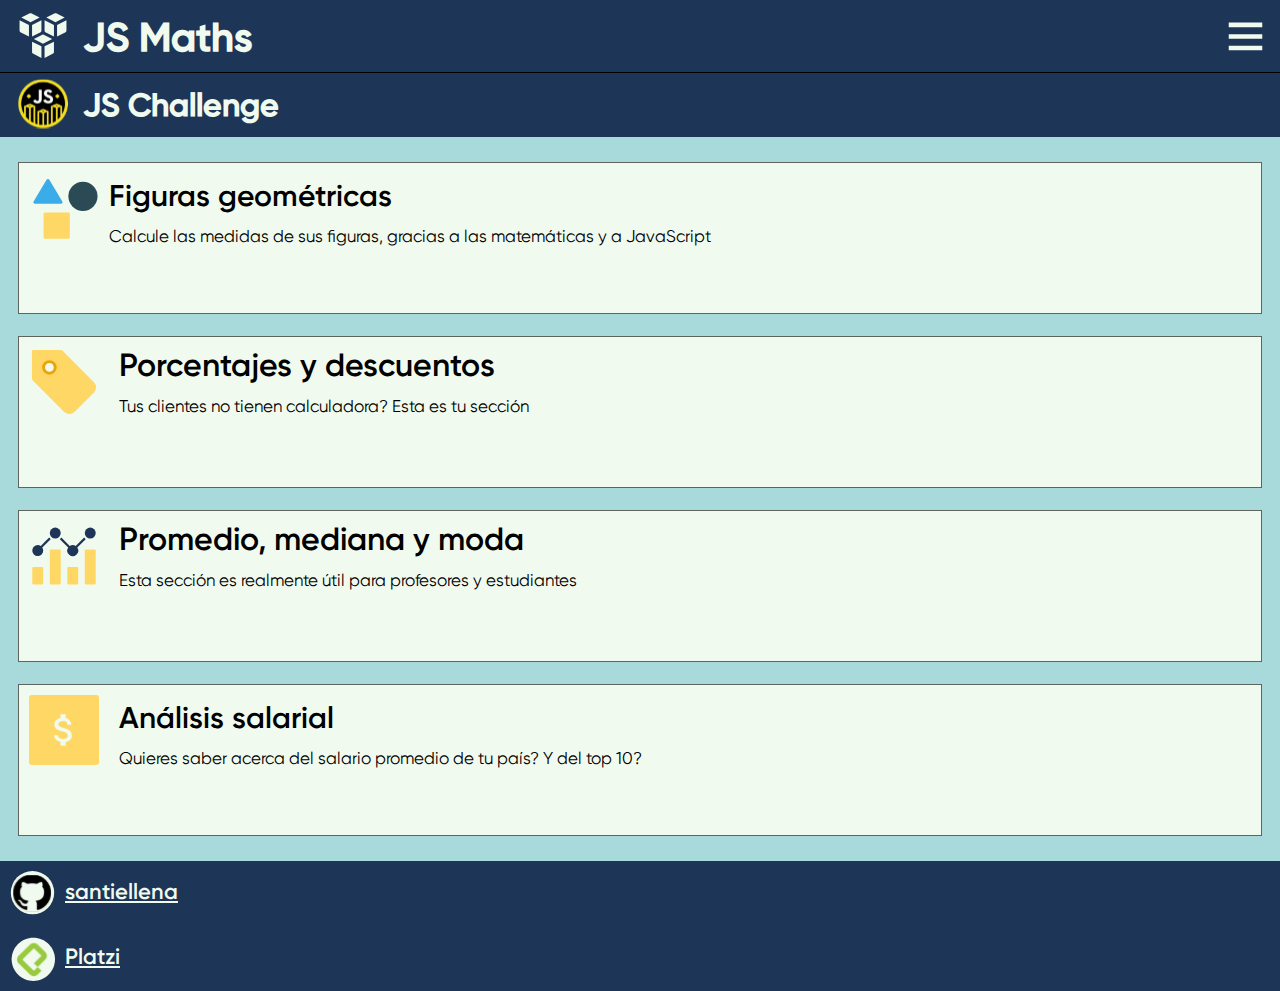
==== javascript-practico/index.html @ ca8257f5 "Proyecto javascript-practico subido" ====
<!DOCTYPE html>
<html lang="es">
<head>
    <meta charset="UTF-8">
    <meta http-equiv="X-UA-Compatible" content="IE=edge">
    <meta name="viewport" content="width=device-width, initial-scale=1.0">
    <title>JS Maths</title>

    <link rel="stylesheet" href="./css/general.css">
    <link rel="stylesheet" href="./css/header.css">
    <link rel="stylesheet" href="./css/nav.css">
    <link rel="stylesheet" href="./css/main.css">
    <link rel="stylesheet" href="./css/footer.css">
    <link rel="stylesheet" href="./css/normalize.css">
    
</head>
<body>
    <header class="header">
        <section class="header__content">
            <div class="header__content--title">
                <img src="./img/blockchain.svg" alt="JS Maths Icon">
                <h1>JS Maths</h1>
            </div>
            <img src="./img/menu1.svg" alt="Menu bar" class="header__content--menu" id="menu">
        </section>
        <section class="header__content--secondary">
            <img src="./img/jschallenge.svg" alt="JS Challenge Logo">
            <h2>JS Challenge</h2>
        </section>
    </header>

    <nav class="nav" id="nav">
        <section class="nav__content">
            <div class="selected"><a href="index.html">Home</a></div>
        </section>
        <section class="nav__content">
            <div><a href="figures.html" class="a--secondary">Figuras geométricas</a></div>
        </section>
        <section class="nav__content">
            <div><a href="percentages.html" class="a--secondary">Porcentajes...</a></div>
        </section>
        <section class="nav__content">
            <div><a href="#" class="a--secondary">Estadisticas...</a></div>
        </section>
        <section class="nav__content">
            <div><a href="#" class="a--secondary">Analisis salarial</a></div>
        </section>
        <section class="nav__content">
            <div><a href="about.html" class="a--secondary">Acerca de</a></div>
        </section>
        <section class="nav__content">
            <div class="nav__content--last" id="arrow-up">
                <img src="./img/arrow-up.svg" alt="Arrow to close the menu">
            </div>
        </section>
    </nav>

    <main class="main">
        <section class="main__content" id="figuresPage" onclick="goToFiguresPage()">
            <img src="./img/geometry.svg" alt="Geometry section icon">
            <div class="main__content--title single-content">
                <h3 class="single">Figuras geométricas</h3>
                <p class="main__content--description p-single-line">Calcule las medidas de sus figuras, gracias a las matemáticas y a JavaScript</p>
            </div>
            
        </section>
        <section class="main__content space">
            <img src="./img/tag.svg" alt="Percentages section icon">
            <div class="main__content--title">    
                <h3>Porcentajes y descuentos</h3>
                <p class="main__content--description">Tus clientes no tienen calculadora? Esta es tu sección</p>
            </div>
        </section>
        <section class="main__content space">
            <img src="./img/statistics-icon.svg" alt="Average section icon">
            <div class="main__content--title">
                <h3>Promedio, mediana y moda</h3>
                <p class="main__content--description">Esta sección es realmente útil para profesores y estudiantes</p>
            </div>
            
        </section>
        <section class="main__content space">
            <img src="./img/salary-icon.svg" alt="Salary analysis section icon">
            <div class="main__content--title">
                <h3 class="single">Análisis salarial</h3>
                <p class="main__content--description p-single-line">Quieres saber acerca del salario promedio de tu país? Y del top 10?</p>
            </div>
            
        </section>
    </main>

    <footer class="footer">
        <section class="footer__content">
            <img src="./img/github-icon.svg" alt="Github logo">
            <h4><a href="https://github.com/santiellena">santiellena</a></h4>
        </section>
        <section class="footer__content">
            <img src="./img/platzi-icon.svg" alt="Platzi logo">
            <h4><a href="https://platzi.com">Platzi</a></h4>
        </section>
    </footer>

    <script src="./js/menu.js"></script>
    <script src="./js/goTo.js"></script>
</body>
</html>
---- javascript-practico/css/general.css ----
@font-face {
  font-family: 'Gilroy-SemiBold';
  src: url("../fonts/Gilroy-SemiBold.otf");
}

@font-face {
  font-family: 'Gilroy-Regular';
  src: url("../fonts/Gilroy-Regular.otf");
}

@font-face {
  font-family: 'Gilroy-Bold';
  src: url("../fonts/Gilroy-Bold.otf");
}

html {
  font-size: 62.5%;
}

h1, h2, h3, h4, h5, h6, p {
  color: #000000;
}

h1, h2 {
  font-family: "Gilroy-SemiBold";
}

h3, h4, h5, h6 {
  font-family: "Gilroy-SemiBold";
}

p {
  font-family: "Gilroy-Regular";
}

body {
  overflow-x: hidden;
}
/*# sourceMappingURL=general.css.map */
---- javascript-practico/css/header.css ----
@font-face {
  font-family: 'Gilroy-SemiBold';
  src: url("../fonts/Gilroy-SemiBold.otf");
}

@font-face {
  font-family: 'Gilroy-Regular';
  src: url("../fonts/Gilroy-Regular.otf");
}

@font-face {
  font-family: 'Gilroy-Bold';
  src: url("../fonts/Gilroy-Bold.otf");
}

.header {
  background-color: #1D3557;
}

.header__content {
  display: -webkit-box;
  display: -ms-flexbox;
  display: flex;
  -webkit-box-pack: justify;
      -ms-flex-pack: justify;
          justify-content: space-between;
  height: 6rem;
  -webkit-box-align: center;
      -ms-flex-align: center;
          align-items: center;
  padding: .6rem 1.3rem;
  border-bottom: 0.1rem solid black;
  position: fixed;
  top: 0;
  width: 100%;
  background-color: #1D3557;
  z-index: 50;
}

.header__content .header__content--menu {
  width: 4.5rem;
  height: 4rem;
  padding: 1rem;
  margin-right: 1.5rem;
}

.header__content .header__content--title {
  display: -webkit-box;
  display: -ms-flexbox;
  display: flex;
  text-align: center;
  -webkit-box-align: center;
      -ms-flex-align: center;
          align-items: center;
}

.header__content .header__content--title h1 {
  color: #F1FAEE;
  margin: 0;
  font-size: 4rem;
  padding-top: .7rem;
}

.header__content .header__content--title img {
  width: 6rem;
  height: 5rem;
  margin-right: 1rem;
}

.header__content--secondary {
  display: -webkit-box;
  display: -ms-flexbox;
  display: flex;
  height: 5.5rem;
  padding: .6rem 1.3rem;
  -webkit-box-align: center;
      -ms-flex-align: center;
          align-items: center;
  margin-top: 7rem;
}

.header__content--secondary img {
  width: 5rem;
  height: 5rem;
  margin-right: 1.5rem;
  margin-left: .5rem;
}

.header__content--secondary h2 {
  color: #F1FAEE;
  font-size: 3.2rem;
  margin: 0;
  padding-top: .7rem;
}
/*# sourceMappingURL=header.css.map */
---- javascript-practico/css/nav.css ----
@font-face {
  font-family: 'Gilroy-SemiBold';
  src: url("../fonts/Gilroy-SemiBold.otf");
}

@font-face {
  font-family: 'Gilroy-Regular';
  src: url("../fonts/Gilroy-Regular.otf");
}

@font-face {
  font-family: 'Gilroy-Bold';
  src: url("../fonts/Gilroy-Bold.otf");
}

.nav {
  background-color: #1D3557;
  border-top: 1px solid #000000;
  display: -webkit-box;
  display: -ms-flexbox;
  display: flex;
  -webkit-box-orient: vertical;
  -webkit-box-direction: normal;
      -ms-flex-direction: column;
          flex-direction: column;
  -webkit-box-align: center;
      -ms-flex-align: center;
          align-items: center;
  position: fixed;
  width: 100%;
  -webkit-transition: -webkit-transform 250ms ease-in-out;
  transition: -webkit-transform 250ms ease-in-out;
  transition: transform 250ms ease-in-out;
  transition: transform 250ms ease-in-out, -webkit-transform 250ms ease-in-out;
  -webkit-transform: translateY(-150%);
          transform: translateY(-150%);
  z-index: 40;
  background-color: rgba(29, 53, 87, 0.98);
}

.nav__content {
  display: -webkit-box;
  display: -ms-flexbox;
  display: flex;
  -webkit-box-align: center;
      -ms-flex-align: center;
          align-items: center;
  text-align: center;
  height: 5rem;
  -webkit-box-pack: center;
      -ms-flex-pack: center;
          justify-content: center;
  margin-top: 1rem;
  width: 85%;
}

.nav__content div {
  width: 90%;
  border-bottom: .1rem solid #fff;
}

.nav__content div .a--secondary {
  margin: 0;
  color: #F1FAEE;
  font-size: 2.3rem;
  font-weight: 300;
  text-decoration: none;
  font-family: "Gilroy-SemiBold";
}

.nav__content div a:hover {
  text-decoration: none;
}

.nav__content div a {
  margin: 0;
  color: #F1FAEE;
  font-size: 2.5rem;
  font-weight: 300;
  text-decoration: none;
  font-family: "Gilroy-SemiBold";
}

.nav__content .nav__content--last {
  width: 35%;
}

.selected {
  background-color: rgba(168, 218, 220, 0.3);
  border-radius: .8rem;
}

.position-menu {
  -webkit-transform: translateY(-6.5rem);
          transform: translateY(-6.5rem);
}
/*# sourceMappingURL=nav.css.map */
---- javascript-practico/css/main.css ----
@font-face {
  font-family: 'Gilroy-SemiBold';
  src: url("../fonts/Gilroy-SemiBold.otf");
}

@font-face {
  font-family: 'Gilroy-Regular';
  src: url("../fonts/Gilroy-Regular.otf");
}

@font-face {
  font-family: 'Gilroy-Bold';
  src: url("../fonts/Gilroy-Bold.otf");
}

.main {
  background-color: #A8DADC;
  padding: 2.5rem 1.8rem;
  -webkit-box-pack: center;
      -ms-flex-pack: center;
          justify-content: center;
  -webkit-box-align: center;
      -ms-flex-align: center;
          align-items: center;
}

.main__content {
  background-color: #F1FAEE;
  border: 0.1rem solid rgba(0, 0, 0, 0.6);
  height: 15rem;
  display: -webkit-box;
  display: -ms-flexbox;
  display: flex;
}

.main__content img {
  height: 7rem;
  width: 7rem;
  padding: 1rem;
}

.main__content .main__content--title {
  margin: 0 1rem;
}

.main__content .main__content--title h3 {
  font-size: 3.2rem;
  margin: 1.2rem 0;
  font-weight: 300;
}

.main__content .main__content--title p {
  font-size: 1.7rem;
  margin: 0;
}

.main__content .main__content--title .single {
  margin-top: 1.8rem;
  font-size: 3rem;
}

.main__content .single-content {
  margin: 0 0;
}

.space {
  margin-top: 2.2rem;
}
/*# sourceMappingURL=main.css.map */
---- javascript-practico/css/footer.css ----
@font-face {
  font-family: 'Gilroy-SemiBold';
  src: url("../fonts/Gilroy-SemiBold.otf");
}

@font-face {
  font-family: 'Gilroy-Regular';
  src: url("../fonts/Gilroy-Regular.otf");
}

@font-face {
  font-family: 'Gilroy-Bold';
  src: url("../fonts/Gilroy-Bold.otf");
}

.footer {
  background-color: #1D3557;
  height: 13rem;
  display: -webkit-box;
  display: -ms-flexbox;
  display: flex;
  -webkit-box-orient: vertical;
  -webkit-box-direction: normal;
      -ms-flex-direction: column;
          flex-direction: column;
}

.footer__content {
  display: -webkit-box;
  display: -ms-flexbox;
  display: flex;
  padding: 1rem;
  -webkit-box-align: center;
      -ms-flex-align: center;
          align-items: center;
  height: 5rem;
}

.footer__content img {
  height: 4.5rem;
  width: 4.5rem;
  margin-right: 1rem;
}

.footer__content h4 {
  color: #F1FAEE;
  margin: 0;
  font-size: 2.2rem;
  text-decoration: underline;
  font-weight: 300;
}

.footer__content h4 a {
  color: #F1FAEE;
}
/*# sourceMappingURL=footer.css.map */
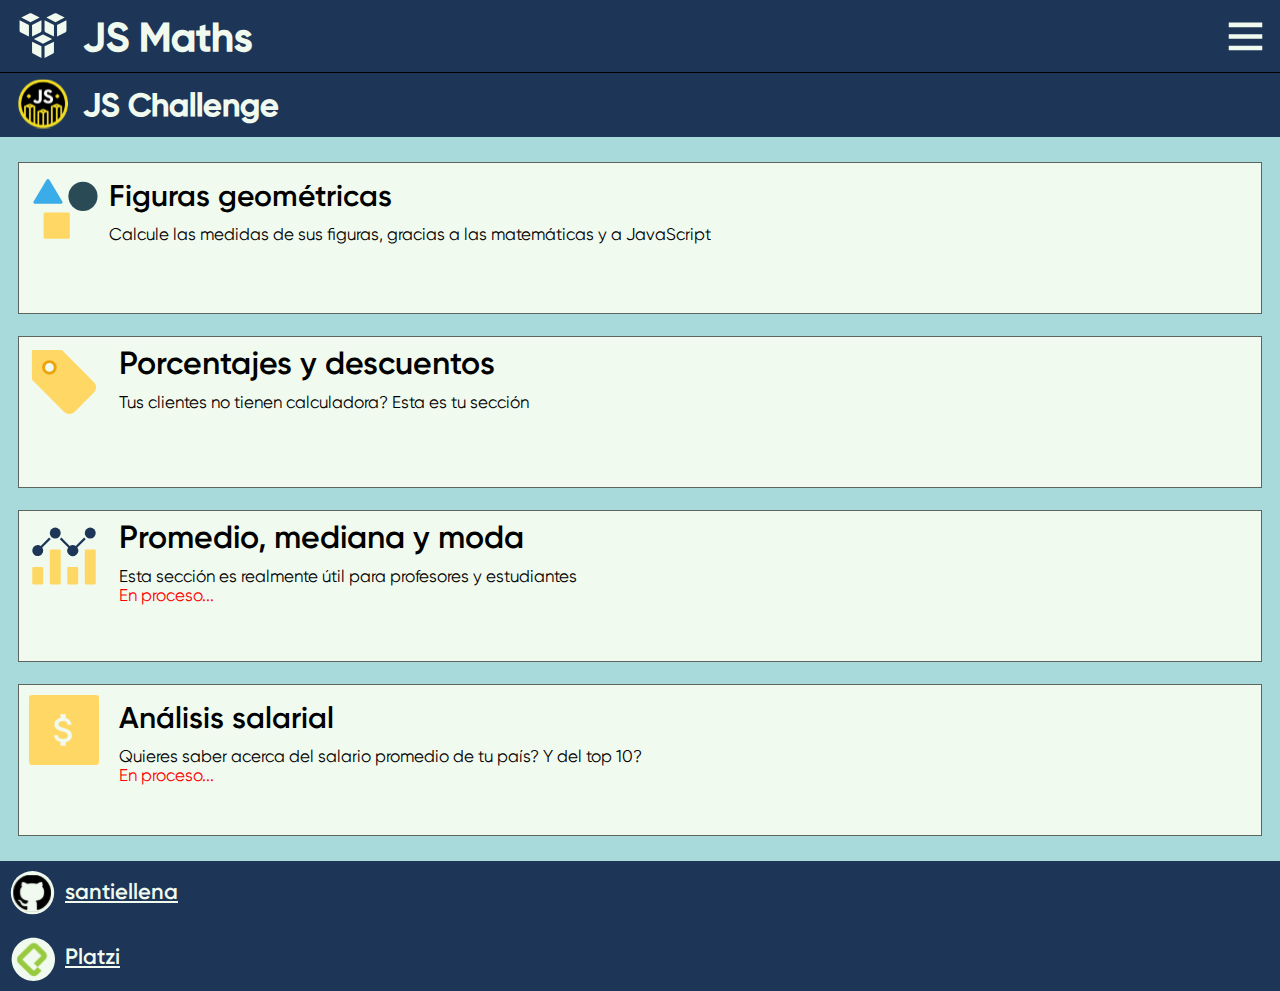
==== commit 6cc0befd: "Mas correcciones gracias a los compañeros" ====
--- a/javascript-practico/index.html
+++ b/javascript-practico/index.html
@@ -18,7 +18,7 @@
     <header class="header">
         <section class="header__content">
             <div class="header__content--title">
-                <img src="./img/blockchain.svg" alt="JS Maths Icon">
+                <img src="./img/blockchain.svg" alt="JS Maths Icon" id="main-logo">
                 <h1>JS Maths</h1>
             </div>
             <img src="./img/menu1.svg" alt="Menu bar" class="header__content--menu" id="menu">
@@ -64,7 +64,7 @@
             </div>
             
         </section>
-        <section class="main__content space">
+        <section class="main__content space" id="percentagesPage">
             <img src="./img/tag.svg" alt="Percentages section icon">
             <div class="main__content--title">    
                 <h3>Porcentajes y descuentos</h3>
@@ -76,6 +76,7 @@
             <div class="main__content--title">
                 <h3>Promedio, mediana y moda</h3>
                 <p class="main__content--description">Esta sección es realmente útil para profesores y estudiantes</p>
+                <p class="in-process">En proceso...</p>
             </div>
             
         </section>
@@ -84,6 +85,7 @@
             <div class="main__content--title">
                 <h3 class="single">Análisis salarial</h3>
                 <p class="main__content--description p-single-line">Quieres saber acerca del salario promedio de tu país? Y del top 10?</p>
+                <p class="in-process">En proceso...</p>
             </div>
             
         </section>
--- a/javascript-practico/css/header.css
+++ b/javascript-practico/css/header.css
@@ -42,6 +42,7 @@
   height: 4rem;
   padding: 1rem;
   margin-right: 1.5rem;
+  cursor: pointer;
 }
 
 .header__content .header__content--title {
@@ -65,6 +66,7 @@
   width: 6rem;
   height: 5rem;
   margin-right: 1rem;
+  cursor: pointer;
 }
 
 .header__content--secondary {
--- a/javascript-practico/css/nav.css
+++ b/javascript-practico/css/nav.css
@@ -83,6 +83,7 @@
 
 .nav__content .nav__content--last {
   width: 35%;
+  cursor: pointer;
 }
 
 .selected {
--- a/javascript-practico/css/main.css
+++ b/javascript-practico/css/main.css
@@ -31,6 +31,7 @@
   display: -webkit-box;
   display: -ms-flexbox;
   display: flex;
+  cursor: pointer;
 }
 
 .main__content img {
@@ -45,7 +46,7 @@
 
 .main__content .main__content--title h3 {
   font-size: 3.2rem;
-  margin: 1.2rem 0;
+  margin: 1rem 0;
   font-weight: 300;
 }
 
@@ -66,4 +67,8 @@
 .space {
   margin-top: 2.2rem;
 }
+
+.in-process {
+  color: red;
+}
 /*# sourceMappingURL=main.css.map */